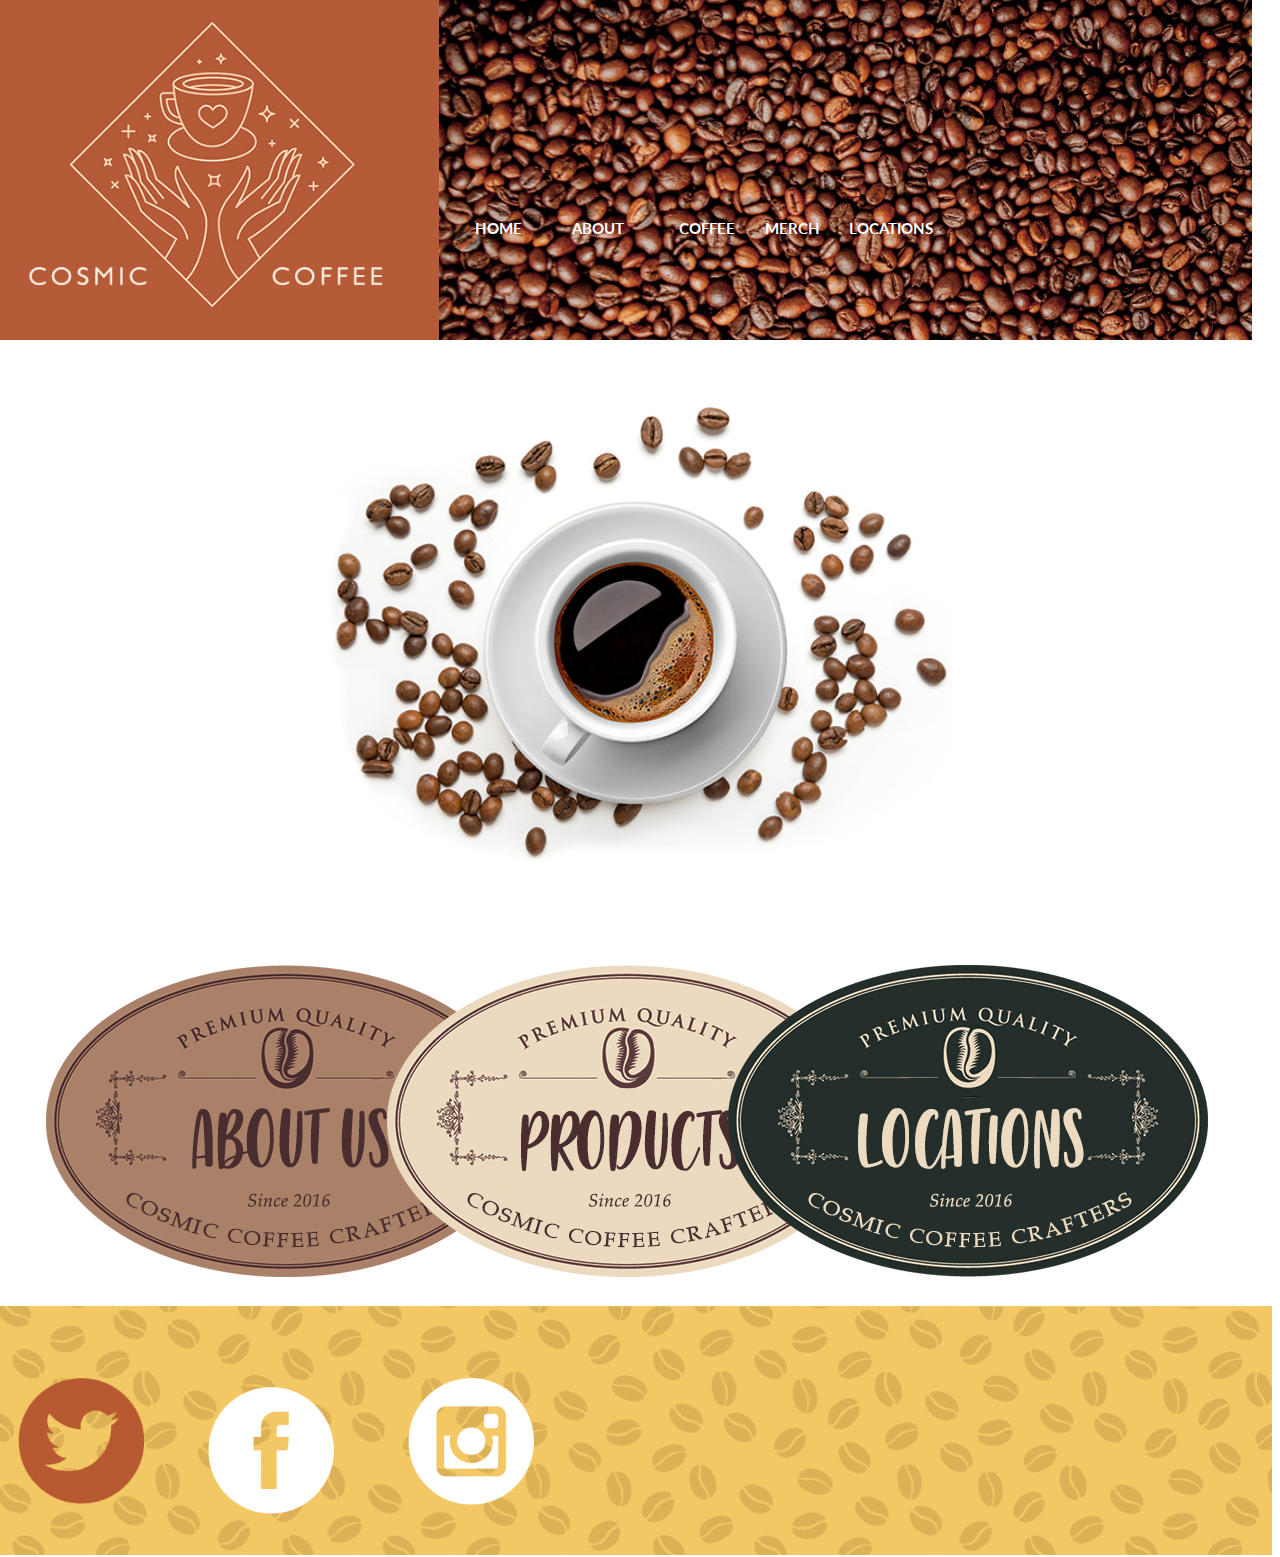
==== index.html @ 32108350 "cosmic coffee live" ====
<!DOCTYPE html>
<html lang="en">
<head>
    <meta charset="UTF-8">
    <meta name="viewport" content="width=device-width, initial-scale=1.0">
    <title>Cosmic Coffee</title>
    <link rel="stylesheet" type="text/css" href="style.css">
    <link rel="stylesheet" type="text/css" href="//fonts.googleapis.com/css?family=Lato" />
</head>
<body>
    
    <header class="TopRow">


        <img src="/banner_cc-logo2.jpg" class="CosmicLogo">

       
        

            <img src="/coffee_images/banner_beans-only.jpg" class="RightSideHeaderBeans">
            
            <!-- <img class="CoffeeCupIcon" src="coffee_images/coffee_mug_icon.png"> -->

            <nav class="Directory">
                
                <div class="Directory">
                    <h2>
                        <a class="HomeButton Button" href="">HOME</a>
                    </h2>
                </div>
                <div class="Directory">
                    <h2>
                        <a class="AboutButton Button" href="/about.html">ABOUT</a>
                    </h2>
                </div>
                <div class="Directory">
                    <h2>
                        <a class="CoffeeButton Button" href="">COFFEE</a>
                    </h2>
                </div>
                <div class="Directory">
                    <h2>
                        <a class="MerchButton Button" href="/products.html">MERCH</a>
                    </h2>
                </div>
                <div class="Directory">
                    <h2>
                        <a class="LocationsButton Button" href="/locations.html">LOCATIONS</a>
                    </h2>
                </div>
            
        </nav>

    </header>







    <main class="MainSection">

        <div class="CoffeeCupContainer">
            <img src="/coffee_images/cup_beans.jpg" class="CupWithBeans">
        </div>
        
        

        <div class="AboutLabel labels">
            <div class="AboutLabel labels">
            <img src="coffee_images/label_about.png">
                
            </div>



            <div class="ProductsLabel labels">
                <img src="coffee_images/label_products.png">
            </div>
            <div class="LocationsLabel labels">
                <img src="coffee_images/label_locations.png"> 
            </div>

        </div>

        

        <div class="Boxes">
            <a href=""><div class="Block"></div></a>
            <a href="/products.html"><div class="Block2"></div></a>
            <a href="/locations.html"><div class="Block3"></div></a>
        </div>
        </div>
    </main>
    






    <footer>
       

        <li>
            <img class="FB" src="coffee_images/logo_fb.png">
        </li>

        <li>
            <img class="TW" src="coffee_images/logo_br_twitter.png">
        </li>

        <li>
            <img class="IG" src="coffee_images/logo_instagram.png">
        </li>



        <img src="/coffee_images/bottom_beans.jpg" class="FooterImage">

        


        <!-- <ul class="BottomIcons">
            <li>
                <li>
                    <img class="TW" src="coffee_images/logo_br_twitter.png">
                </li>
            </li> -->
            
        </ul>
    </footer>




</body>
</html>
---- style.css ----
html {box-sizing: border-box;}
*, *:before, *:after {box-sizing: inherit;}
a {text-decoration: none;color: rgb(243, 200, 82);color: inherit;}
ul ol {list-style: none;}
li {list-style: none;}

@import url("https://fonts.googleapis.com/css2?family=Lato&display=swap");

h2 { font-family: Lato; font-size: 11px; font-style: normal; font-variant: normal; font-weight: 700; line-height: 26.4px; } h3 { font-family: Lato; font-size: 14px; font-style: normal; font-variant: normal; font-weight: 700; line-height: 15.4px; } p { font-family: Lato; font-size: 14px; font-style: normal; font-variant: normal; font-weight: 400; line-height: 20px; } blockquote { font-family: Lato; font-size: 21px; font-style: normal; font-variant: normal; font-weight: 400; line-height: 30px; } pre { font-family: Lato; font-size: 13px; font-style: normal; font-variant: normal; font-weight: 400; line-height: 18.5667px; }


.TopRow {
    display: flex;
    flex-wrap: row;
    width: 100%;
    overflow: hidden;
    margin-left: -20px;
    margin-top: -10px;
}

.CosmicLogo {
    width: 35.7%;
    height: 20%;
 
}

.Directory {
    color: white;
    position: relative;
    top: 60%;
    right: 20%;
    display: flex;
    margin: 5%;
    font-size: 1.2vw;
    /* margin-right: -5%; */
}
.HomeButton {
    margin: -100%;
}
.AboutButton {
    margin: -50%;
}
.Button {
    font-size: 1.2vw;
    color: white;
    /* margin-right: 15%; */
    /* margin: -50%; */
}

.Directory a:hover{
    transition: .5s;
    color: rgb(255, 216, 184);
}
.RightSideHeaderBeans {
    width: 75%;
    height: 20%;
    margin-right: -50%;
    
}

.CoffeeCupIcon {
    width: 5%;
}



.MainSection {
    width: 100%;
    height: 140%;
    background-color: white;
    display: flex;
    flex-wrap: wrap;
    /* justify-content: center; */
}


.CoffeeCupContainer {
    width: 100%;
    height: 100%;
    display: flex;
    justify-content: center;
    margin: 5%;
}
.CupWithBeans {
    width: 55%;
    height: 65%;
 
}
.labels {
    display: flex;
    flex-direction: row;
    width: 50%;
    height: 20%;
    margin: 2%;
    margin-bottom: -170px;
}




.Block {
    min-width: 50px;
    min-height: 50px;
    background-color: red;
    width: 250px;
    height: 150px;
    position: relative;
    right: 198%;
    margin-top: 24%;
    opacity: 0; 
    margin-right: 5%;
}
.Block2 {
    min-width: 50px;
    min-height: 50px;
    background-color: rgb(0, 255, 213);
    width: 250px;
    height: 150px;
    position: relative;
    right: 92%;
    margin-top: -60%;
    opacity: 0;
    z-index: 3; 
    border-radius: 50%;
}
.Block3 {
    min-width: 50px;
    min-height: 50px;
    background-color: rgb(212, 0, 255);
    width: 250px;
    height: 150px;
    position: relative;
    right: 92%;
    margin-top: -60%;
    opacity: 0;
    z-index: 3; 
    border-radius: 50%;
}



.FooterImage {
    width: 100.6%;
    height: 30%;
    margin-left: -8px;
    margin-bottom: -12px;
    margin-top: -230px;
}


.FB {
    position: relative;
    width: 10%;
    top: 250px;
    left: 200px;

}

.TW {
    width: 10%;
    position: relative;
    top: 110px;
    left: 10px;
}

.IG {
    position: relative;
    width: 10%;
    left: 400px;
    top: -20px;
}
















@media (max-width: 450px) {
    body {
        color: black;
    }

    .ComsicLogo {
        width: 150%;
        height: 20%;
    }
    .Directory {
        opacity: 1;
        position: relative;
        z-index: 8;
        color: black;
        top: 800px;
        font-size: 2vw;
    }
    .HomeButton {
        opacity: 1;
        position: relative;
        z-index: 5;
        color: black;
        top: 200px;
        right: 200px;
        font-size: 2vw;
    }
    .RightSideHeaderBeans {
        width: 160%;
        height: 150%;
    }
    .TopRow {
        flex-wrap: wrap;
        justify-content: center;
    }
    .FooterImage {
        width: 104%;
        margin-right: -60px;
    }
    .TW {
        margin-top: -2px;
    }
    .FB {
        margin-bottom: 15px;
        bottom: 92px;
    }
    
}



@media (max-width: 900px) {
    body {
        top: 1px;
    }

    .Directory {
        font-size: 3vw;
    }
    .Button {

        font-size: 1.6vw;
   
    }
    .HomeButton {
        margin-left: 20px;
    }
    .AboutButtom {
        margin-left: 40px;
    }
    .TW {
        margin-bottom: 45px;
    }
    .FB {
        margin-bottom: 50px;
        margin-left: -60px;
    }
    .IG {
        margin-bottom: -40px;
        margin-left: -150px;
    }
}



@media (max-width: 490px) {
    body {
        top: 1px;
    }

    .Directory {
        font-size: 3vw;
    }
    .Button {

        font-size: 1.6vw;
   
    }
    .HomeButton {
        margin-left: 20px;
    }
    .AboutButtom {
        margin-left: 40px;
    }
    .TW {
        margin-bottom: 85px;
        
    }
    .FB {
        margin-bottom: 90px;
        margin-left: -120px;
        
    }
    .IG {
        margin-bottom: -20px;
        margin-left: -250px;
        
    }
   
}
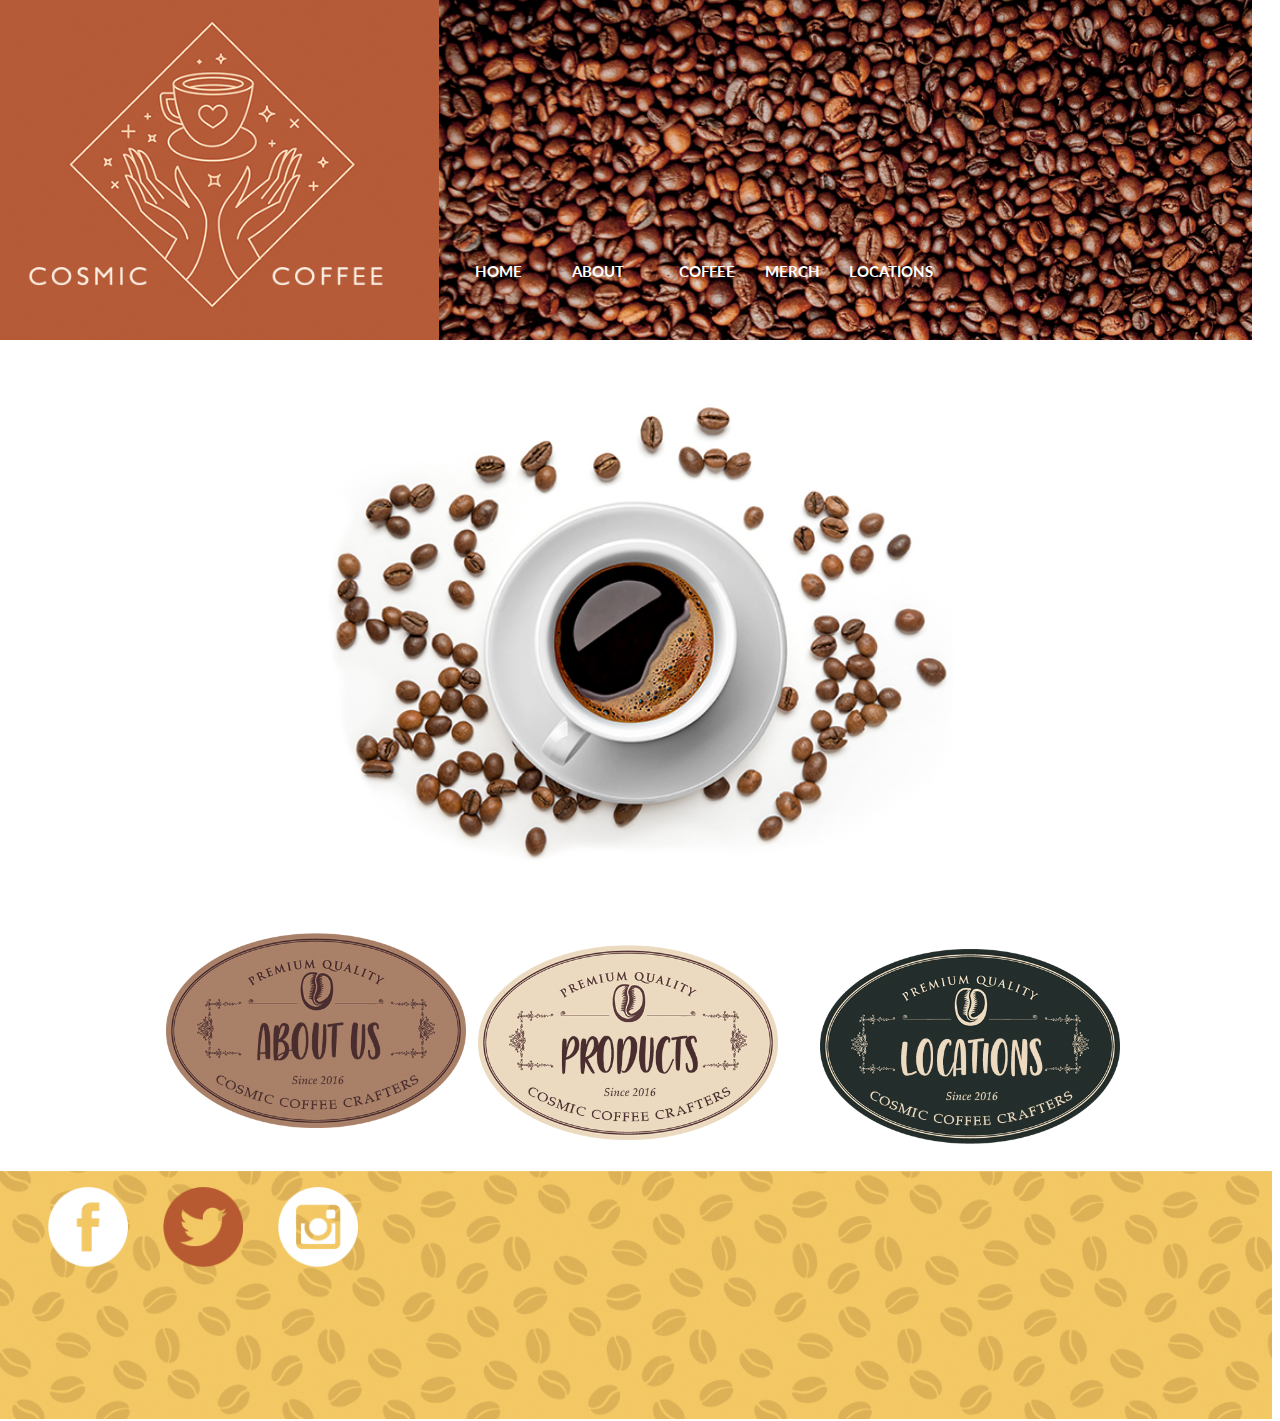
==== commit 459cc444: "Finalized Simple form" ====
--- a/index.html
+++ b/index.html
@@ -35,7 +35,7 @@
                 </div>
                 <div class="Directory">
                     <h2>
-                        <a class="CoffeeButton Button" href="">COFFEE</a>
+                        <a class="CoffeeButton Button" href="/products.html">COFFEE</a>
                     </h2>
                 </div>
                 <div class="Directory">
@@ -67,31 +67,41 @@
         
         
 
-        <div class="AboutLabel labels">
-            <div class="AboutLabel labels">
-            <img src="coffee_images/label_about.png">
+        <div class="labelswrapper">
+
+            <a href="/about.html">
+            <div class="labels AboutLabel">
                 
+                <img src="coffee_images/label_about.png" width="300px">  
             </div>
+            </a>
 
 
 
-            <div class="ProductsLabel labels">
-                <img src="coffee_images/label_products.png">
-            </div>
-            <div class="LocationsLabel labels">
-                <img src="coffee_images/label_locations.png"> 
-            </div>
+        <a href="/products.html">
+                <div class="labels ProductsLabel">
+                    <img src="coffee_images/label_products.png" width="300px" >
+                </div>
+            </a>
+
+
+            <a href="/locations.html">
+                <div class="labels LocationsLabel">
+                    <img src="coffee_images/label_locations.png" width="300px"> 
+                </div>
+            </a>
 
         </div>
 
         
 
-        <div class="Boxes">
+        <!-- <div class="Boxes">
             <a href=""><div class="Block"></div></a>
             <a href="/products.html"><div class="Block2"></div></a>
             <a href="/locations.html"><div class="Block3"></div></a>
         </div>
-        </div>
+        </div> -->
+
     </main>
     
 
@@ -101,33 +111,24 @@
 
 
     <footer>
-       
-
-        <li>
-            <img class="FB" src="coffee_images/logo_fb.png">
-        </li>
-
-        <li>
-            <img class="TW" src="coffee_images/logo_br_twitter.png">
-        </li>
-
-        <li>
-            <img class="IG" src="coffee_images/logo_instagram.png">
-        </li>
-
-
-
-        <img src="/coffee_images/bottom_beans.jpg" class="FooterImage">
 
         
-
-
-        <!-- <ul class="BottomIcons">
-            <li>
+            <ul class="IconRow">
+                <li>
+                    <img class="FB" src="coffee_images/logo_fb.png">
+                </li>
+        
                 <li>
                     <img class="TW" src="coffee_images/logo_br_twitter.png">
                 </li>
-            </li> -->
+        
+                <li>
+                    <img class="IG" src="coffee_images/logo_instagram.png">
+                </li>
+            </ul>
+        
+        <img src="/coffee_images/bottom_beans.jpg" class="FooterImage">
+
             
         </ul>
     </footer>
--- a/style.css
+++ b/style.css
@@ -27,7 +27,7 @@
 .Directory {
     color: white;
     position: relative;
-    top: 60%;
+    top: 80%;
     right: 20%;
     display: flex;
     margin: 5%;
@@ -86,16 +86,47 @@
     height: 65%;
  
 }
+
+.labelswrapper {
+    display: flex;
+    flex-direction: row;
+    /* display: inline-block; */
+    margin-left: 12%;
+}
 .labels {
-    display: flex;
-    flex-direction: row;
-    width: 50%;
-    height: 20%;
+    width: 300px;
+    height: 100px;
+    margin-bottom: -100px;
+    margin-right: 30px;
+    margin-left: 30px;
     margin: 2%;
-    margin-bottom: -170px;
-}
-
-
+    display: inline-block;
+}
+
+.Aboutlabel {
+    /* margin-right: 30px;
+    padding: 20px; */
+    width: 300px;
+    height: 200px;
+    margin: 6%;
+    display: inline-block;
+}
+.ProductsLabel {
+    width: 300px;
+    height: 200px;
+    margin: 6%;
+    display: inline-block;
+    /* position: absolute; */
+}
+.LocationsLabel {
+    display: inline-block;
+    width: 300px;
+    height: 200px;
+    margin: 6%;
+    margin-left: 60px;
+ 
+    
+}
 
 
 .Block {
@@ -144,32 +175,74 @@
     height: 30%;
     margin-left: -8px;
     margin-bottom: -12px;
-    margin-top: -230px;
-}
+    /* margin-top: -230px; */
+    /* position: absolute;
+    display: inline-block; */
+    min-height: 110px;
+
+}
+.IconRow {
+    display: flex;
+    flex-direction: row;
+    position: absolute;
+    
+}
+
 
 
 .FB {
     position: relative;
-    width: 10%;
-    top: 250px;
-    left: 200px;
+    z-index: 3;
+    display: inline-block;
+    margin-right: 35px;
+/* margin: -5%; */
+    width: 80px;
+    /* top: 150px;
+    left: 200px; */
 
 }
 
 .TW {
-    width: 10%;
-    position: relative;
-    top: 110px;
+    width: 80px;
+    position: relative;
+    z-index: 3;
+    margin-right: 35px;
+    /* margin: 5%; */
+    /* top: 63px;
     left: 10px;
+    margin-top: 5%; */
 }
 
 .IG {
     position: relative;
-    width: 10%;
-    left: 400px;
-    top: -20px;
-}
-
+    z-index: 3;
+    width: 80px;
+    /* margin: 5%; */
+    /* left: 400px;
+    top: -20px; */
+}
+
+
+
+
+.AboutPhoto {
+    width: 100%;
+    margin-left: -2%;
+}
+.ProductsSection {
+    margin: 1%;
+    /* float: right; */
+}
+
+.storybox {
+    border: solid black 1px;
+    margin: 2%;
+    box-shadow: 0 5px 10px rgba(51, 51, 51, 1);
+    padding: 20px;
+}
+.ProductsFooter {
+    float: right;
+}
 
 
 
@@ -189,7 +262,10 @@
     body {
         color: black;
     }
-
+    .labels {
+        opacity: 0;
+        width: 10px;
+    }
     .ComsicLogo {
         width: 150%;
         height: 20%;
@@ -224,11 +300,15 @@
         margin-right: -60px;
     }
     .TW {
-        margin-top: -2px;
+        width: 40px;
     }
     .FB {
-        margin-bottom: 15px;
-        bottom: 92px;
+        /* margin-bottom: 15px;
+        bottom: 92px; */
+        width: 40px;
+    }
+    .IG {
+        width: 40px;
     }
     
 }
@@ -254,7 +334,7 @@
     .AboutButtom {
         margin-left: 40px;
     }
-    .TW {
+    /* .TW {
         margin-bottom: 45px;
     }
     .FB {
@@ -264,7 +344,7 @@
     .IG {
         margin-bottom: -40px;
         margin-left: -150px;
-    }
+    } */
 }
 
 
@@ -288,7 +368,7 @@
     .AboutButtom {
         margin-left: 40px;
     }
-    .TW {
+    /* .TW {
         margin-bottom: 85px;
         
     }
@@ -301,6 +381,30 @@
         margin-bottom: -20px;
         margin-left: -250px;
         
-    }
+    } */
    
+}
+
+@media (max-width: 620px) {
+    body {
+        color: black;
+    }
+
+    .Directory {
+        top: 60%;
+        transition: 1s;
+    }
+    
+}
+
+@media (max-width: 830px) {
+    body {
+        color: black;
+    }
+
+    .LocGlassTop {
+        width: 80%;
+        transition: 2s;
+    }
+    
 }